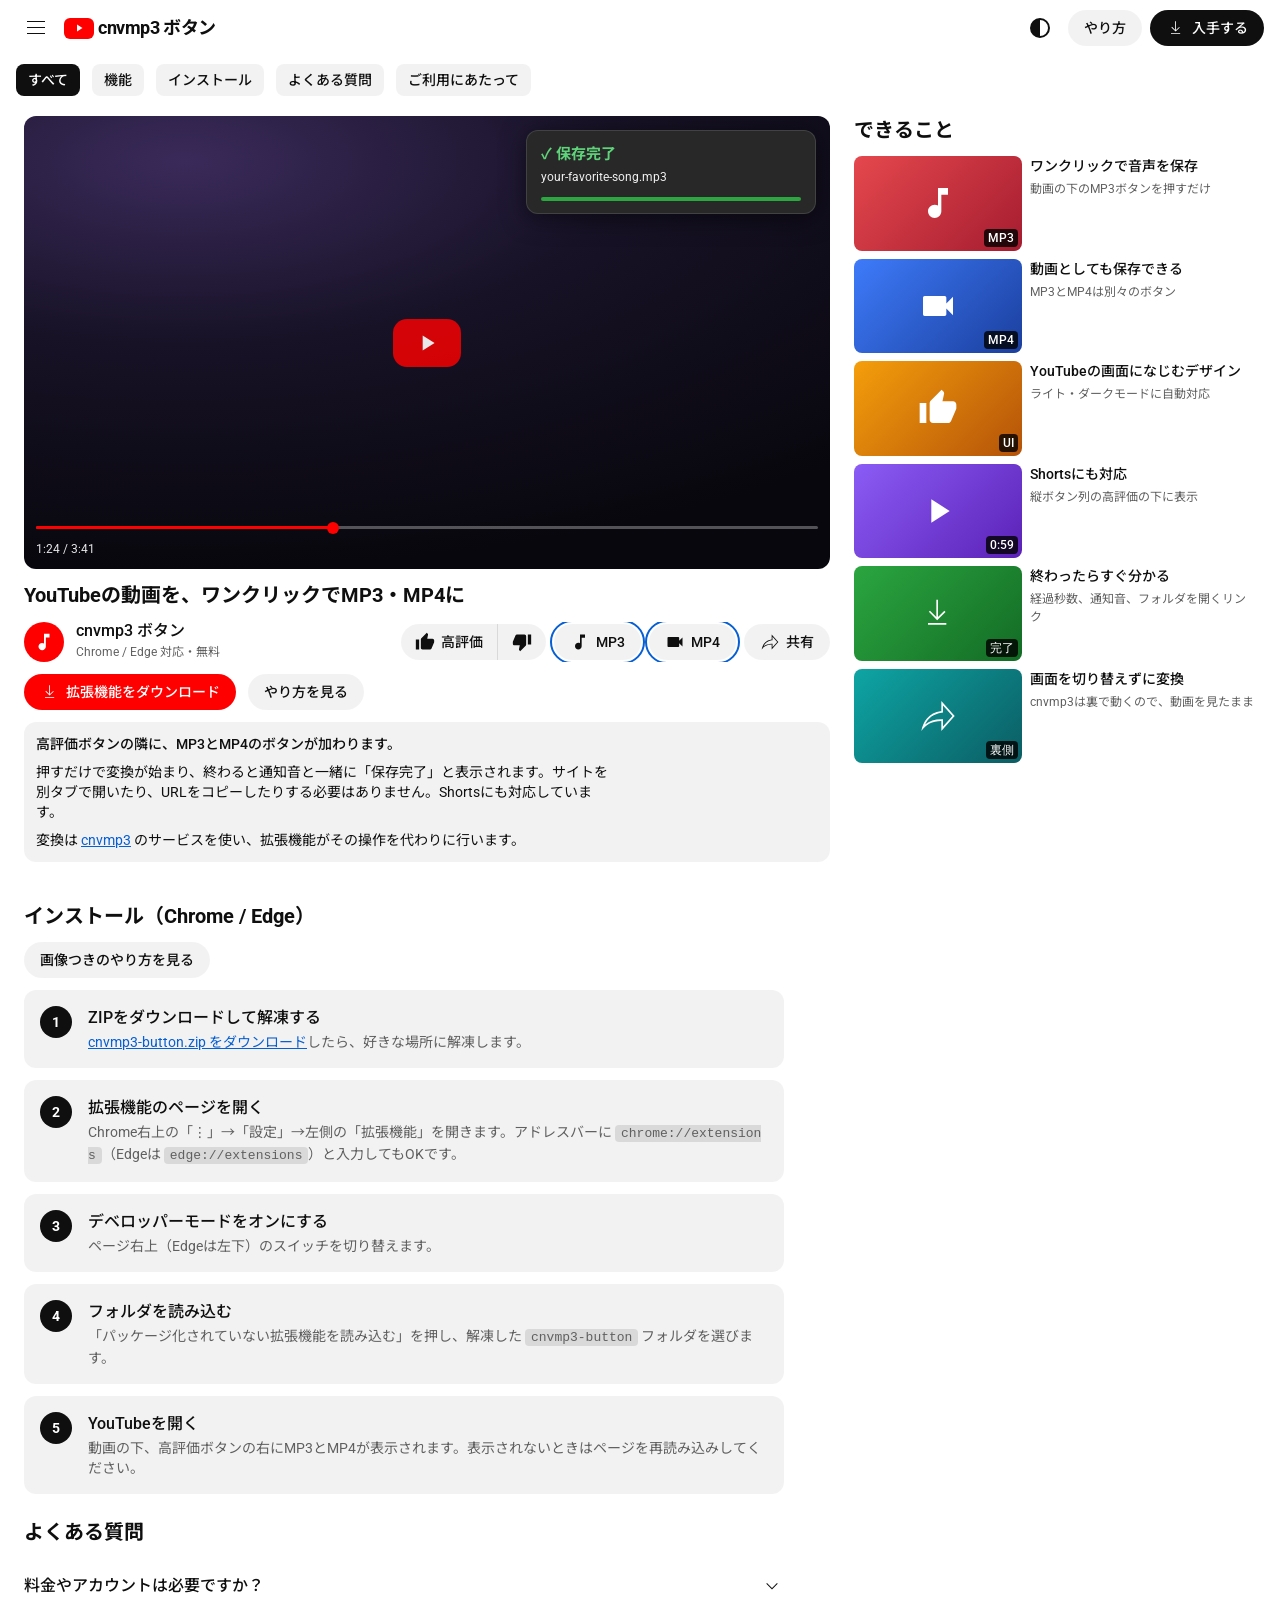
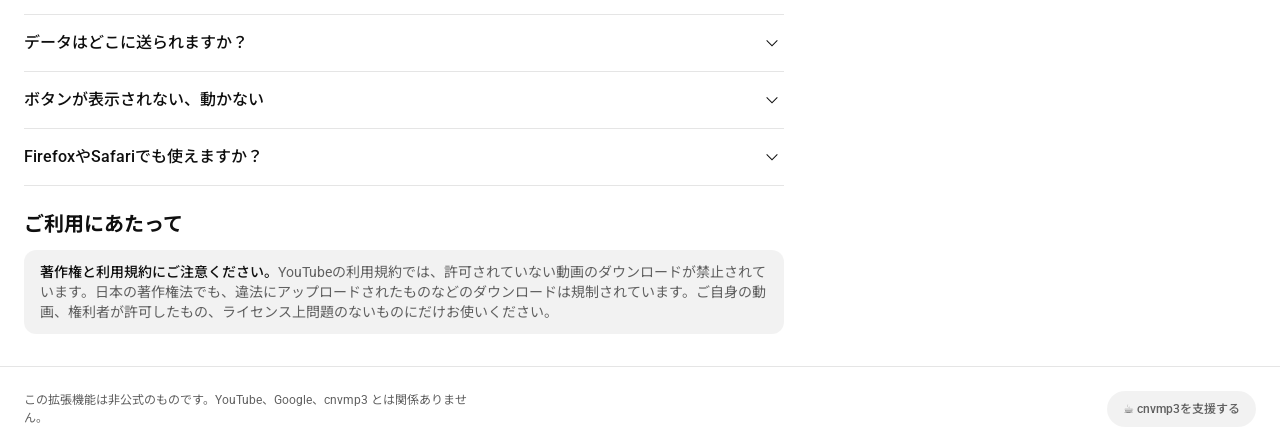
==== index.html @ cdadcb1f "Create index.html" ====
<!DOCTYPE html>
<html lang="ja">
<head>
<meta charset="utf-8">
<meta name="viewport" content="width=device-width, initial-scale=1, viewport-fit=cover">
<title>cnvmp3 ボタン – YouTubeからワンクリックでMP3・MP4</title>
<link rel="preconnect" href="https://fonts.googleapis.com">
<link rel="stylesheet" href="https://fonts.googleapis.com/css2?family=Roboto:wght@400;500;700&family=Noto+Sans+JP:wght@400;500;700&display=swap">
<style>
:root{
  --bg:#fff;--surface:rgba(0,0,0,.05);--hover:rgba(0,0,0,.1);--text:#0f0f0f;--text2:#606060;
  --line:rgba(0,0,0,.1);--accent:#065fd4;--red:#f00;--ok:#2ba640;--chip-on-bg:#0f0f0f;--chip-on-fg:#fff;
  box-sizing:border-box;padding-top:env(safe-area-inset-top,0px);padding-bottom:env(safe-area-inset-bottom,0px);
}
@media (prefers-color-scheme:dark){:root:not([data-theme="light"]){
  --bg:#0f0f0f;--surface:rgba(255,255,255,.1);--hover:rgba(255,255,255,.2);--text:#f1f1f1;--text2:#aaa;
  --line:rgba(255,255,255,.15);--accent:#3ea6ff;--chip-on-bg:#f1f1f1;--chip-on-fg:#0f0f0f}}
:root[data-theme="dark"]{
  --bg:#0f0f0f;--surface:rgba(255,255,255,.1);--hover:rgba(255,255,255,.2);--text:#f1f1f1;--text2:#aaa;
  --line:rgba(255,255,255,.15);--accent:#3ea6ff;--chip-on-bg:#f1f1f1;--chip-on-fg:#0f0f0f}
*{box-sizing:border-box}
html{scroll-behavior:smooth;scroll-padding-top:calc(112px + env(safe-area-inset-top,0px))}
body{margin:0;background:var(--bg);color:var(--text);font:400 14px/20px Roboto,"Noto Sans JP",system-ui,sans-serif}
a{color:inherit}
svg{display:block;flex:none}
:focus-visible{outline:2px solid var(--accent);outline-offset:2px}

/* masthead */
.mast{position:sticky;top:env(safe-area-inset-top,0px);z-index:20;height:56px;display:flex;align-items:center;gap:8px;padding:0 16px;background:var(--bg)}
.iconbtn{all:unset;cursor:pointer;width:40px;height:40px;border-radius:50%;display:flex;align-items:center;justify-content:center}
.iconbtn:hover{background:var(--hover)}
.logo{display:flex;align-items:center;gap:4px;text-decoration:none;font-weight:700;font-size:18px;letter-spacing:-.4px}
.logo-mark{width:30px;height:21px;border-radius:6px;background:var(--red);display:flex;align-items:center;justify-content:center}
.sp{flex:1}
.btn{all:unset;cursor:pointer;display:inline-flex;align-items:center;gap:6px;height:36px;padding:0 16px;border-radius:18px;font-weight:500;white-space:nowrap}
.btn-fill{background:var(--text);color:var(--bg)}
.btn-fill:hover{opacity:.85}
.btn-tonal{background:var(--surface)}
.btn-tonal:hover{background:var(--hover)}
.btn-red{background:var(--red);color:#fff}
.btn-red:hover{filter:brightness(1.1)}

/* chips */
.chips{position:sticky;top:calc(56px + env(safe-area-inset-top,0px));z-index:19;display:flex;gap:12px;padding:8px 16px 12px;background:var(--bg);overflow-x:auto;scrollbar-width:none}
.chip{all:unset;cursor:pointer;flex:none;height:32px;padding:0 12px;border-radius:8px;background:var(--surface);font-weight:500;line-height:32px}
.chip:hover{background:var(--hover)}
.chip.on{background:var(--chip-on-bg);color:var(--chip-on-fg)}

/* layout */
.watch{display:grid;grid-template-columns:minmax(0,1fr) 402px;gap:24px;max-width:1754px;margin:0 auto;padding:8px 24px 24px}
@media(max-width:1000px){.watch{grid-template-columns:minmax(0,1fr);padding:8px 16px 16px}}

/* player mock */
.player{position:relative;aspect-ratio:16/9;border-radius:12px;overflow:hidden;color:#fff;
  background:radial-gradient(120% 90% at 20% 10%,#3a2a5a 0,#171226 45%,#08070d 100%)}
.bigplay{position:absolute;inset:0;display:flex;align-items:center;justify-content:center;opacity:.9}
.bigplay span{width:68px;height:48px;border-radius:14px;background:rgba(255,0,0,.9);display:flex;align-items:center;justify-content:center}
.ctrl{position:absolute;left:12px;right:12px;bottom:10px}
.prog{height:3px;background:rgba(255,255,255,.3);border-radius:2px;position:relative}
.prog i{position:absolute;left:0;top:0;bottom:0;width:38%;background:var(--red);border-radius:2px}
.prog b{position:absolute;left:38%;top:50%;width:12px;height:12px;margin:-6px 0 0 -6px;border-radius:50%;background:var(--red)}
.ctrl small{display:block;margin-top:10px;font-size:12px;opacity:.9}
.toast{position:absolute;right:14px;top:14px;width:min(46%,290px);padding:12px 14px;border-radius:12px;background:#282828;box-shadow:0 4px 24px rgba(0,0,0,.5);border:1px solid rgba(255,255,255,.12)}
.toast b{display:block;color:#5fd37a;font-size:15px;line-height:22px}
.toast span{display:block;color:#f1f1f1;font-size:12px;margin:2px 0 10px;overflow:hidden;text-overflow:ellipsis;white-space:nowrap}
.toast i{display:block;height:4px;border-radius:2px;background:var(--ok)}

h1{margin:12px 0 0;font-size:20px;line-height:28px;font-weight:700}
.row{display:flex;align-items:center;gap:12px;flex-wrap:wrap;margin-top:12px}
.avatar{width:40px;height:40px;border-radius:50%;background:var(--red);display:flex;align-items:center;justify-content:center}
.who b{display:block;font-size:16px;line-height:20px;font-weight:500}
.who span{color:var(--text2);font-size:12px}
.actions{display:flex;gap:8px;align-items:center;margin-left:auto;overflow-x:auto;max-width:100%;padding:2px 0}
.seg{display:flex;border-radius:18px;background:var(--surface);overflow:hidden;flex:none}
.seg span{display:flex;align-items:center;gap:6px;height:36px;padding:0 14px;font-weight:500}
.seg span+span{border-left:1px solid var(--line)}
.actions .btn{flex:none}
.hl{outline:2px solid var(--accent);outline-offset:2px}

.desc{margin-top:12px;padding:12px;border-radius:12px;background:var(--surface)}
.desc p{margin:0 0 8px;max-width:72ch}
.desc p:last-child{margin:0}
.desc strong{font-weight:500}

/* related / feature list */
.side h2,.sec h2{margin:0 0 12px;font-size:20px;line-height:28px;font-weight:700}
.card{display:flex;gap:8px;margin-bottom:8px;padding:0;text-decoration:none}
.thumb{position:relative;flex:none;width:168px;aspect-ratio:16/9;border-radius:8px;display:flex;align-items:center;justify-content:center;color:#fff}
.thumb em{position:absolute;right:4px;bottom:4px;padding:0 4px;border-radius:4px;background:rgba(0,0,0,.8);font:500 12px/18px Roboto,sans-serif;font-style:normal}
.card h3{margin:0;font-size:14px;line-height:20px;font-weight:500;display:-webkit-box;-webkit-line-clamp:2;-webkit-box-orient:vertical;overflow:hidden}
.card p{margin:4px 0 0;color:var(--text2);font-size:12px;line-height:18px}
.g1{background:linear-gradient(135deg,#e5484d,#a51c30)}.g2{background:linear-gradient(135deg,#3e7bfa,#1b3f9e)}
.g3{background:linear-gradient(135deg,#f59e0b,#b45309)}.g4{background:linear-gradient(135deg,#8b5cf6,#5b21b6)}
.g5{background:linear-gradient(135deg,#2ba640,#136b25)}.g6{background:linear-gradient(135deg,#0ea5a4,#0b5d63)}
@media(max-width:1000px){.thumb{width:40%;max-width:200px}}

/* sections */
.sec{max-width:1754px;margin:0 auto;padding:16px 24px 8px}
@media(max-width:1000px){.sec{padding:16px 16px 8px}}
.steps{list-style:none;margin:0;padding:0;display:grid;gap:12px;max-width:760px}
.steps li{display:flex;gap:16px;padding:16px;border-radius:12px;background:var(--surface)}
.n{flex:none;width:32px;height:32px;border-radius:50%;background:var(--text);color:var(--bg);display:flex;align-items:center;justify-content:center;font-weight:700}
.steps b{display:block;font-size:16px;line-height:24px;font-weight:500}
.steps p{margin:2px 0 0;color:var(--text2)}
code{padding:1px 6px;border-radius:4px;background:var(--hover);font:13px/20px ui-monospace,Menlo,Consolas,monospace;word-break:break-all}
details{max-width:760px;border-bottom:1px solid var(--line)}
summary{cursor:pointer;list-style:none;display:flex;justify-content:space-between;align-items:center;gap:12px;padding:16px 0;font-size:16px;line-height:24px;font-weight:500}
summary::-webkit-details-marker{display:none}
summary svg{transition:transform .2s}
details[open] summary svg{transform:rotate(180deg)}
details p{margin:0 0 16px;color:var(--text2);max-width:72ch}
.note{max-width:760px;margin-top:8px;padding:12px 16px;border-radius:12px;background:var(--surface);color:var(--text2)}
.note strong{color:var(--text);font-weight:500}
footer{max-width:1754px;margin:24px auto 0;padding:24px;border-top:1px solid var(--line);color:var(--text2);font-size:12px;line-height:18px;display:flex;gap:16px;flex-wrap:wrap;align-items:center;justify-content:space-between}
footer p{margin:0;max-width:64ch}
@media(prefers-reduced-motion:reduce){html{scroll-behavior:auto}summary svg{transition:none}}

/* やり方ダイアログ */
dialog.howto{width:min(680px,calc(100% - 32px));max-height:88vh;padding:0;border:0;border-radius:16px;background:var(--bg);color:var(--text);box-shadow:0 8px 40px rgba(0,0,0,.4);overflow:hidden}
dialog.howto[open]{display:flex;flex-direction:column}
dialog.howto::backdrop{background:rgba(0,0,0,.6)}
.howto-head{display:flex;align-items:center;justify-content:space-between;padding:12px 12px 12px 24px;border-bottom:1px solid var(--line)}
.howto-head h2{margin:0;font-size:18px;line-height:28px;font-weight:700}
.howto-body{overflow-y:auto;padding:16px 24px 24px;-webkit-overflow-scrolling:touch}
.howto-body .steps{max-width:none}
.howto-body .steps li{align-items:flex-start}
.howto-body .steps li>div{min-width:0;flex:1}
.howto figure{margin:12px 0 0;display:flex;flex-direction:column;align-items:flex-start;gap:8px}
.howto figure img{display:block;max-width:100%;height:auto;border-radius:8px;border:1px solid var(--line);background:#fff}
.howto figure figcaption{font-size:12px;line-height:18px;color:var(--text2)}
.howto figure img.tall{max-width:min(100%,280px)}
.howto .pair{display:flex;align-items:center;gap:12px;flex-wrap:wrap}
.howto .pair span{font-size:12px;color:var(--text2)}
.howto .tip{margin:12px 0 0;padding:8px 12px;border-radius:8px;background:var(--hover);color:var(--text);font-size:13px}
</style>
</head>
<body>
<svg width="0" height="0" style="position:absolute" aria-hidden="true">
  <symbol id="i-menu" viewBox="0 0 24 24"><path fill="currentColor" d="M21 6H3V5h18v1zm0 5H3v1h18v-1zm0 6H3v1h18v-1z"/></symbol>
  <symbol id="i-play" viewBox="0 0 24 24"><path fill="currentColor" d="M8 5v14l11-7z"/></symbol>
  <symbol id="i-mp3" viewBox="0 0 24 24"><path fill="currentColor" d="M12 3v10.55c-.59-.34-1.27-.55-2-.55-2.21 0-4 1.79-4 4s1.79 4 4 4 4-1.79 4-4V7h4V3h-6z"/></symbol>
  <symbol id="i-mp4" viewBox="0 0 24 24"><path fill="currentColor" d="M17 10.5V7c0-.55-.45-1-1-1H4c-.55 0-1 .45-1 1v10c0 .55.45 1 1 1h12c.55 0 1-.45 1-1v-3.5l4 4v-11l-4 4z"/></symbol>
  <symbol id="i-up" viewBox="0 0 24 24"><path fill="currentColor" d="M1 21h4V9H1v12zm22-11c0-1.1-.9-2-2-2h-6.31l.95-4.57.03-.32c0-.41-.17-.79-.44-1.06L14.17 1 7.59 7.59C7.22 7.95 7 8.45 7 9v10c0 1.1.9 2 2 2h9c.83 0 1.54-.5 1.84-1.22l3.02-7.05c.09-.23.14-.47.14-.73v-2z"/></symbol>
  <symbol id="i-down" viewBox="0 0 24 24"><path fill="currentColor" d="M15 3H6c-.83 0-1.54.5-1.84 1.22l-3.02 7.05c-.09.23-.14.47-.14.73v2c0 1.1.9 2 2 2h6.31l-.95 4.57-.03.32c0 .41.17.79.44 1.06L9.83 23l6.59-6.59c.36-.36.58-.86.58-1.41V5c0-1.1-.9-2-2-2zm4 0v12h4V3h-4z"/></symbol>
  <symbol id="i-share" viewBox="0 0 24 24"><path fill="currentColor" d="M15 5.63 20.66 12 15 18.37V14h-1c-3.96 0-7.14 1-9.75 3.09 1.84-4.07 5.11-6.4 9.89-7.1l.86-.13V5.63M14 3v6C6.22 10.13 3.11 15.33 2 21c2.78-3.97 6.44-6 12-6v6l8-9-8-9z"/></symbol>
  <symbol id="i-dl" viewBox="0 0 24 24"><path fill="currentColor" d="M17 18v1H6v-1h11zm-.5-6.6-.7-.7-3.8 3.7V4h-1v10.4l-3.8-3.8-.7.7 5 5 5-4.9z"/></symbol>
  <symbol id="i-chev" viewBox="0 0 24 24"><path fill="currentColor" d="M12 15.4 6.3 9.7l.7-.7 5 5 5-5 .7.7z"/></symbol>
  <symbol id="i-theme" viewBox="0 0 24 24"><path fill="currentColor" d="M12 2a10 10 0 100 20 10 10 0 000-20zm0 18V4a8 8 0 010 16z"/></symbol>
</svg>

<header class="mast">
  <button class="iconbtn" aria-label="メニュー"><svg width="24" height="24"><use href="#i-menu"/></svg></button>
  <a class="logo" href="#top"><span class="logo-mark"><svg width="12" height="12" style="color:#fff"><use href="#i-play"/></svg></span>cnvmp3 ボタン</a>
  <span class="sp"></span>
  <button class="iconbtn" id="theme" aria-label="テーマを切り替え"><svg width="24" height="24"><use href="#i-theme"/></svg></button>
  <button class="btn btn-tonal" data-howto type="button">やり方</button>
  <a class="btn btn-fill" data-dl href="#install"><svg width="20" height="20"><use href="#i-dl"/></svg>入手する</a>
</header>

<nav class="chips" aria-label="ページ内メニュー">
  <a class="chip on" href="#top">すべて</a>
  <a class="chip" href="#features">機能</a>
  <a class="chip" href="#install">インストール</a>
  <a class="chip" href="#faq">よくある質問</a>
  <a class="chip" href="#notice">ご利用にあたって</a>
</nav>

<main id="top">
<div class="watch">
  <article>
    <div class="player" role="img" aria-label="拡張機能のデモ画面。変換が終わり「保存完了」と表示されている">
      <div class="bigplay"><span><svg width="26" height="26" style="color:#fff"><use href="#i-play"/></svg></span></div>
      <div class="toast"><b>✓ 保存完了</b><span>your-favorite-song.mp3</span><i></i></div>
      <div class="ctrl"><div class="prog"><i></i><b></b></div><small>1:24 / 3:41</small></div>
    </div>

    <h1>YouTubeの動画を、ワンクリックでMP3・MP4に</h1>

    <div class="row">
      <div class="avatar"><svg width="22" height="22" style="color:#fff"><use href="#i-mp3"/></svg></div>
      <div class="who"><b>cnvmp3 ボタン</b><span>Chrome / Edge 対応・無料</span></div>
      <div class="actions" aria-label="拡張機能を入れると動画の下に並ぶボタン">
        <div class="seg"><span><svg width="20" height="20"><use href="#i-up"/></svg>高評価</span><span><svg width="20" height="20"><use href="#i-down"/></svg></span></div>
        <span class="btn btn-tonal hl"><svg width="20" height="20"><use href="#i-mp3"/></svg>MP3</span>
        <span class="btn btn-tonal hl"><svg width="20" height="20"><use href="#i-mp4"/></svg>MP4</span>
        <span class="btn btn-tonal"><svg width="20" height="20"><use href="#i-share"/></svg>共有</span>
      </div>
    </div>

    <div class="row">
      <a class="btn btn-red" data-dl href="#install"><svg width="20" height="20"><use href="#i-dl"/></svg>拡張機能をダウンロード</a>
      <button class="btn btn-tonal" data-howto type="button">やり方を見る</button>
    </div>

    <div class="desc">
      <p><strong>高評価ボタンの隣に、MP3とMP4のボタンが加わります。</strong></p>
      <p>押すだけで変換が始まり、終わると通知音と一緒に「保存完了」と表示されます。サイトを別タブで開いたり、URLをコピーしたりする必要はありません。Shortsにも対応しています。</p>
      <p>変換は <a href="https://cnvmp3.com/" target="_blank" rel="noopener noreferrer" style="color:var(--accent)">cnvmp3</a> のサービスを使い、拡張機能がその操作を代わりに行います。</p>
    </div>
  </article>

  <aside class="side" id="features">
    <h2>できること</h2>
    <a class="card" href="#install"><div class="thumb g1"><svg width="40" height="40"><use href="#i-mp3"/></svg><em>MP3</em></div><div><h3>ワンクリックで音声を保存</h3><p>動画の下のMP3ボタンを押すだけ</p></div></a>
    <a class="card" href="#install"><div class="thumb g2"><svg width="40" height="40"><use href="#i-mp4"/></svg><em>MP4</em></div><div><h3>動画としても保存できる</h3><p>MP3とMP4は別々のボタン</p></div></a>
    <a class="card" href="#install"><div class="thumb g3"><svg width="40" height="40"><use href="#i-up"/></svg><em>UI</em></div><div><h3>YouTubeの画面になじむデザイン</h3><p>ライト・ダークモードに自動対応</p></div></a>
    <a class="card" href="#install"><div class="thumb g4"><svg width="40" height="40"><use href="#i-play"/></svg><em>0:59</em></div><div><h3>Shortsにも対応</h3><p>縦ボタン列の高評価の下に表示</p></div></a>
    <a class="card" href="#install"><div class="thumb g5"><svg width="40" height="40"><use href="#i-dl"/></svg><em>完了</em></div><div><h3>終わったらすぐ分かる</h3><p>経過秒数、通知音、フォルダを開くリンク</p></div></a>
    <a class="card" href="#install"><div class="thumb g6"><svg width="40" height="40"><use href="#i-share"/></svg><em>裏側</em></div><div><h3>画面を切り替えずに変換</h3><p>cnvmp3は裏で動くので、動画を見たまま</p></div></a>
  </aside>
</div>

<section class="sec" id="install">
  <h2>インストール（Chrome / Edge）</h2>
  <p style="margin:0 0 12px"><button class="btn btn-tonal" data-howto type="button">画像つきのやり方を見る</button></p>
  <ol class="steps">
    <li><span class="n">1</span><div><b>ZIPをダウンロードして解凍する</b><p><a data-dl href="#" style="color:var(--accent)">cnvmp3-button.zip をダウンロード</a>したら、好きな場所に解凍します。</p></div></li>
    <li><span class="n">2</span><div><b>拡張機能のページを開く</b><p>Chrome右上の「⋮」→「設定」→左側の「拡張機能」を開きます。アドレスバーに <code>chrome://extensions</code>（Edgeは <code>edge://extensions</code>）と入力してもOKです。</p></div></li>
    <li><span class="n">3</span><div><b>デベロッパーモードをオンにする</b><p>ページ右上（Edgeは左下）のスイッチを切り替えます。</p></div></li>
    <li><span class="n">4</span><div><b>フォルダを読み込む</b><p>「パッケージ化されていない拡張機能を読み込む」を押し、解凍した <code>cnvmp3-button</code> フォルダを選びます。</p></div></li>
    <li><span class="n">5</span><div><b>YouTubeを開く</b><p>動画の下、高評価ボタンの右にMP3とMP4が表示されます。表示されないときはページを再読み込みしてください。</p></div></li>
  </ol>
</section>

<section class="sec" id="faq">
  <h2>よくある質問</h2>
  <details><summary>料金やアカウントは必要ですか？<svg width="24" height="24"><use href="#i-chev"/></svg></summary><p>この拡張機能は無料で、登録も不要です。変換に使う cnvmp3 は広告なしで、運営費は寄付でまかなわれています。</p></details>
  <details><summary>データはどこに送られますか？<svg width="24" height="24"><use href="#i-chev"/></svg></summary><p>変換する動画のURLが cnvmp3 に送られるだけです。拡張機能はこのほか、変換中のダウンロードの開始と完了を知るために、ダウンロードの状態を確認します。</p></details>
  <details><summary>ボタンが表示されない、動かない<svg width="24" height="24"><use href="#i-chev"/></svg></summary><p>まずページを再読み込みしてください。それでも直らないときは、YouTubeやcnvmp3の画面構造が変わった可能性があります。進捗カードの「cnvmp3の画面を表示して確認」で状況を見られます。</p></details>
  <details><summary>FirefoxやSafariでも使えますか？<svg width="24" height="24"><use href="#i-chev"/></svg></summary><p>現在は Chrome と Edge（Chromiumベースのブラウザ）に対応しています。</p></details>
</section>

<section class="sec" id="notice">
  <h2>ご利用にあたって</h2>
  <div class="note"><strong>著作権と利用規約にご注意ください。</strong>YouTubeの利用規約では、許可されていない動画のダウンロードが禁止されています。日本の著作権法でも、違法にアップロードされたものなどのダウンロードは規制されています。ご自身の動画、権利者が許可したもの、ライセンス上問題のないものにだけお使いください。</div>
</section>
</main>

<footer>
  <p>この拡張機能は非公式のものです。YouTube、Google、cnvmp3 とは関係ありません。</p>
  <a class="btn btn-tonal" href="https://ko-fi.com/cnvmp3" target="_blank" rel="noopener noreferrer">☕ cnvmp3を支援する</a>
</footer>


<dialog class="howto" id="howto" aria-labelledby="howto-title">
  <div class="howto-head">
    <h2 id="howto-title">インストールのやり方（Chrome）</h2>
    <button class="iconbtn" id="howto-close" type="button" aria-label="閉じる"><svg width="24" height="24" viewBox="0 0 24 24"><path fill="currentColor" d="M19 6.41 17.59 5 12 10.59 6.41 5 5 6.41 10.59 12 5 17.59 6.41 19 12 13.41 17.59 19 19 17.59 13.41 12z"/></svg></button>
  </div>
  <div class="howto-body">
    <ol class="steps">
      <li><span class="n">1</span><div><b>「⋮」ボタンを押す</b>
        <p>Chromeの右上にある「⋮」を押して、メニューを開きます。</p>
        <figure><img src="[data-uri]" alt="Chrome右上の三点ボタン" width="61" height="59"></figure></div></li>
      <li><span class="n">2</span><div><b>設定を開く</b>
        <p>メニューの一番下のほうにある「設定」を押します。</p>
        <figure><img class="tall" src="[data-uri]" alt="Chromeのメニュー。下のほうに「設定」がある" width="310" height="749"></figure></div></li>
      <li><span class="n">3</span><div><b>左のメニューから「拡張機能」を選ぶ</b>
        <p>設定ページが開いたら、左側のメニューにある「拡張機能」を押します。拡張機能の一覧ページが開きます。アドレスバーに <code>chrome://extensions</code> と入力しても開けます。</p>
        <figure><img src="[data-uri]" alt="設定ページ左側のメニューにある「拡張機能」" width="281" height="85"></figure></div></li>
      <li><span class="n">4</span><div><b>デベロッパーモードをオンにする</b>
        <p>ページ右上の「デベロッパー モード」のスイッチを押して、青くします。</p>
        <figure><div class="pair"><img src="[data-uri]" alt="オフの状態" width="183" height="48"><span>→</span><img src="[data-uri]" alt="オンの状態" width="199" height="46"></div><figcaption>左がオフ、右がオンです。</figcaption></figure></div></li>
      <li><span class="n">5</span><div><b>「パッケージ化されていない拡張機能を読み込む」を押す</b>
        <p>デベロッパーモードをオンにすると、ページの上に出てくるボタンです。</p>
        <figure><img src="[data-uri]" alt="パッケージ化されていない拡張機能を読み込むボタン" width="619" height="109"></figure></div></li>
      <li><span class="n">6</span><div><b>解凍したフォルダを選ぶ</b>
        <p>ZIPを解凍してできた <code>cnvmp3-button</code> フォルダを選び、「フォルダーの選択」を押します。</p>
        <figure><img src="[data-uri]" alt="フォルダー選択ダイアログ" width="720" height="362"></figure>
        <p class="tip">中に <code>manifest.json</code> が入っているフォルダを選んでください。解凍で同じ名前のフォルダが二重になっているときは、内側のフォルダです。</p></div></li>
      <li><span class="n">7</span><div><b>できあがり</b>
        <p>一覧に「cnvmp3 ボタン」が表示され、右下のスイッチが青ければ完了です。YouTubeを開き（開いていたら再読み込み）、動画の高評価ボタンの隣にMP3とMP4が出ているか確認しましょう。</p>
        <figure><img src="[data-uri]" alt="読み込み後の拡張機能カード" width="397" height="248"></figure></div></li>
    </ol>
  </div>
</dialog>

<script>
// ダウンロード先URL: ZIPを置いた場所（GitHub Releasesなど）に書き換えてください
const DOWNLOAD_URL = "https://github.com/YOUR_NAME/cnvmp3-button/releases/latest";
document.querySelectorAll("[data-dl]").forEach(a => {
  if (a.getAttribute("href") === "#") a.href = DOWNLOAD_URL;
  else { a.addEventListener("click", e => { if (DOWNLOAD_URL.includes("YOUR_NAME")) return; e.preventDefault(); window.open(DOWNLOAD_URL, "_blank", "noopener"); }); }
});
const root = document.documentElement;
document.getElementById("theme").addEventListener("click", () => {
  const dark = matchMedia("(prefers-color-scheme: dark)").matches;
  const cur = root.dataset.theme || (dark ? "dark" : "light");
  root.dataset.theme = cur === "dark" ? "light" : "dark";
});
// チップの選択表示
const chips = [...document.querySelectorAll(".chip")];
chips.forEach(c => c.addEventListener("click", () => { chips.forEach(x => x.classList.toggle("on", x === c)); }));

// やり方ダイアログ
const howto = document.getElementById("howto");
document.querySelectorAll("[data-howto]").forEach(b => b.addEventListener("click", () => howto.showModal()));
document.getElementById("howto-close").addEventListener("click", () => howto.close());
howto.addEventListener("click", e => { if (e.target === howto) howto.close(); });
</script>
</body>
</html>
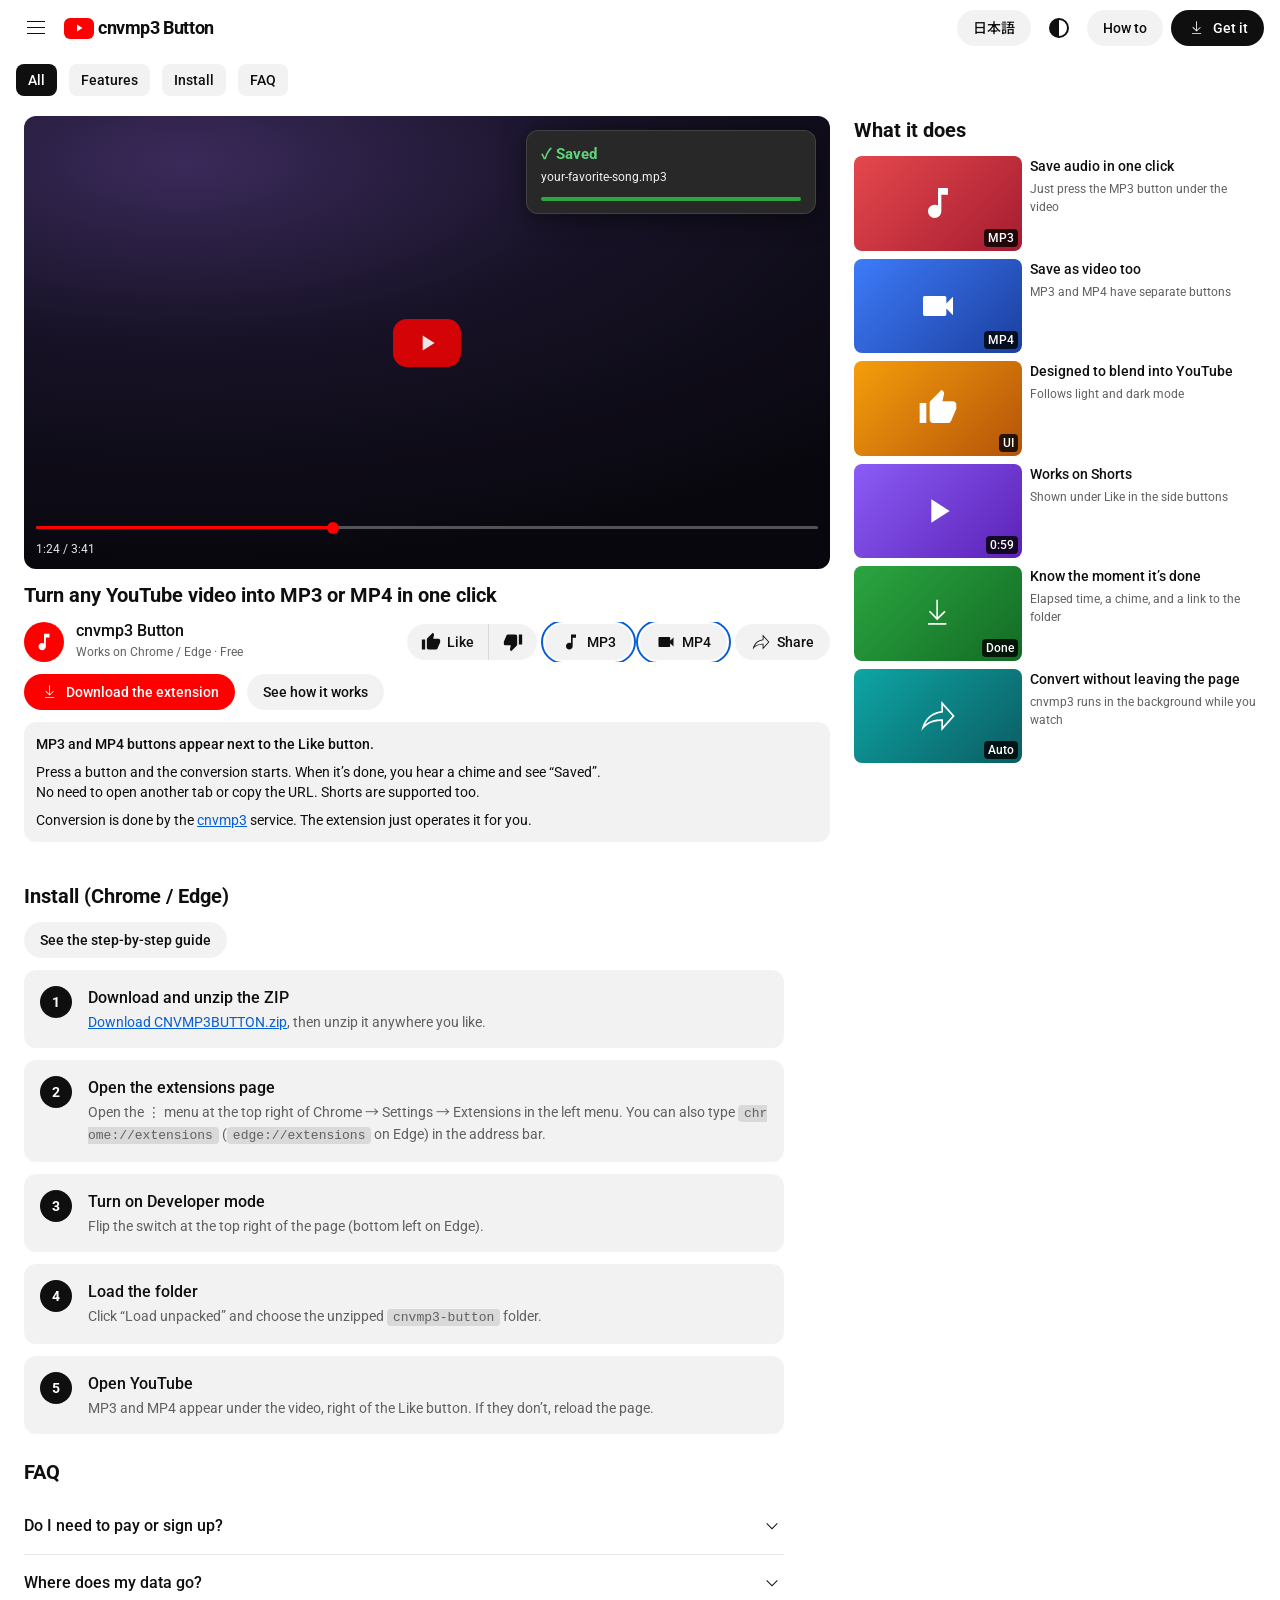
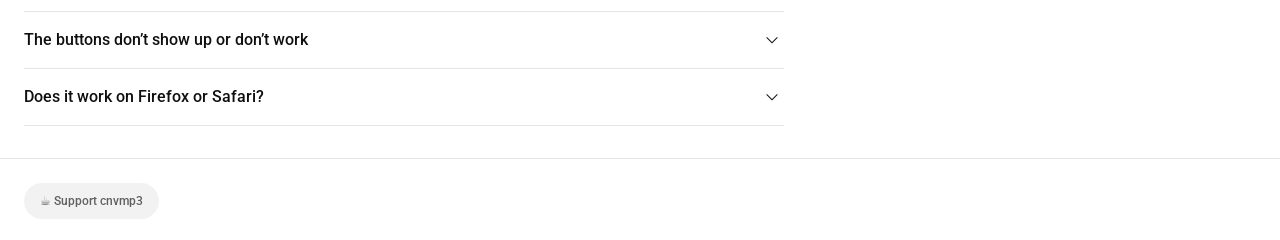
==== commit fbcbd546: "Update fmt.Println message from 'Hello' to 'Goodbye'" ====
--- a/index.html
+++ b/index.html
@@ -132,6 +132,7 @@
 .howto .pair{display:flex;align-items:center;gap:12px;flex-wrap:wrap}
 .howto .pair span{font-size:12px;color:var(--text2)}
 .howto .tip{margin:12px 0 0;padding:8px 12px;border-radius:8px;background:var(--hover);color:var(--text);font-size:13px}
+@media(max-width:600px){.mast{gap:4px;padding:0 8px}.mast .btn{padding:0 12px}.mast [data-howto],.mast>.iconbtn:first-child{display:none}}
 </style>
 </head>
 <body>
@@ -149,139 +150,129 @@
 </svg>
 
 <header class="mast">
-  <button class="iconbtn" aria-label="メニュー"><svg width="24" height="24"><use href="#i-menu"/></svg></button>
-  <a class="logo" href="#top"><span class="logo-mark"><svg width="12" height="12" style="color:#fff"><use href="#i-play"/></svg></span>cnvmp3 ボタン</a>
+  <button class="iconbtn" aria-label="メニュー" data-aria-en="Menu"><svg width="24" height="24"><use href="#i-menu"/></svg></button>
+  <a class="logo" href="#top"><span class="logo-mark"><svg width="12" height="12" style="color:#fff"><use href="#i-play"/></svg></span><x-t data-en="cnvmp3 Button">cnvmp3 ボタン</x-t></a>
   <span class="sp"></span>
-  <button class="iconbtn" id="theme" aria-label="テーマを切り替え"><svg width="24" height="24"><use href="#i-theme"/></svg></button>
-  <button class="btn btn-tonal" data-howto type="button">やり方</button>
-  <a class="btn btn-fill" data-dl href="#install"><svg width="20" height="20"><use href="#i-dl"/></svg>入手する</a>
+  <button class="btn btn-tonal" id="lang" type="button" aria-label="Language">English</button>
+  <button class="iconbtn" id="theme" aria-label="テーマを切り替え" data-aria-en="Toggle theme"><svg width="24" height="24"><use href="#i-theme"/></svg></button>
+  <button class="btn btn-tonal" data-howto type="button"><x-t data-en="How to">やり方</x-t></button>
+  <a class="btn btn-fill" data-dl href="#install"><svg width="20" height="20"><use href="#i-dl"/></svg><x-t data-en="Get it">入手する</x-t></a>
 </header>
 
-<nav class="chips" aria-label="ページ内メニュー">
-  <a class="chip on" href="#top">すべて</a>
-  <a class="chip" href="#features">機能</a>
-  <a class="chip" href="#install">インストール</a>
-  <a class="chip" href="#faq">よくある質問</a>
-  <a class="chip" href="#notice">ご利用にあたって</a>
+<nav class="chips" aria-label="ページ内メニュー" data-aria-en="On this page">
+  <a class="chip on" href="#top"><x-t data-en="All">すべて</x-t></a>
+  <a class="chip" href="#features"><x-t data-en="Features">機能</x-t></a>
+  <a class="chip" href="#install"><x-t data-en="Install">インストール</x-t></a>
+  <a class="chip" href="#faq"><x-t data-en="FAQ">よくある質問</x-t></a>
 </nav>
 
 <main id="top">
 <div class="watch">
   <article>
-    <div class="player" role="img" aria-label="拡張機能のデモ画面。変換が終わり「保存完了」と表示されている">
+    <div class="player" role="img" aria-label="拡張機能のデモ画面。変換が終わり「保存完了」と表示されている" data-aria-en="Extension demo: the conversion is finished and “Saved” is shown">
       <div class="bigplay"><span><svg width="26" height="26" style="color:#fff"><use href="#i-play"/></svg></span></div>
-      <div class="toast"><b>✓ 保存完了</b><span>your-favorite-song.mp3</span><i></i></div>
+      <div class="toast"><b><x-t data-en="✓ Saved">✓ 保存完了</x-t></b><span>your-favorite-song.mp3</span><i></i></div>
       <div class="ctrl"><div class="prog"><i></i><b></b></div><small>1:24 / 3:41</small></div>
     </div>
 
-    <h1>YouTubeの動画を、ワンクリックでMP3・MP4に</h1>
+    <h1><x-t data-en="Turn any YouTube video into MP3 or MP4 in one click">YouTubeの動画を、ワンクリックでMP3・MP4に</x-t></h1>
 
     <div class="row">
       <div class="avatar"><svg width="22" height="22" style="color:#fff"><use href="#i-mp3"/></svg></div>
-      <div class="who"><b>cnvmp3 ボタン</b><span>Chrome / Edge 対応・無料</span></div>
-      <div class="actions" aria-label="拡張機能を入れると動画の下に並ぶボタン">
-        <div class="seg"><span><svg width="20" height="20"><use href="#i-up"/></svg>高評価</span><span><svg width="20" height="20"><use href="#i-down"/></svg></span></div>
+      <div class="who"><b><x-t data-en="cnvmp3 Button">cnvmp3 ボタン</x-t></b><span><x-t data-en="Works on Chrome / Edge · Free">Chrome / Edge 対応・無料</x-t></span></div>
+      <div class="actions" aria-label="拡張機能を入れると動画の下に並ぶボタン" data-aria-en="Buttons added under the video">
+        <div class="seg"><span><svg width="20" height="20"><use href="#i-up"/></svg><x-t data-en="Like">高評価</x-t></span><span><svg width="20" height="20"><use href="#i-down"/></svg></span></div>
         <span class="btn btn-tonal hl"><svg width="20" height="20"><use href="#i-mp3"/></svg>MP3</span>
         <span class="btn btn-tonal hl"><svg width="20" height="20"><use href="#i-mp4"/></svg>MP4</span>
-        <span class="btn btn-tonal"><svg width="20" height="20"><use href="#i-share"/></svg>共有</span>
+        <span class="btn btn-tonal"><svg width="20" height="20"><use href="#i-share"/></svg><x-t data-en="Share">共有</x-t></span>
       </div>
     </div>
 
     <div class="row">
-      <a class="btn btn-red" data-dl href="#install"><svg width="20" height="20"><use href="#i-dl"/></svg>拡張機能をダウンロード</a>
-      <button class="btn btn-tonal" data-howto type="button">やり方を見る</button>
+      <a class="btn btn-red" data-dl href="#install"><svg width="20" height="20"><use href="#i-dl"/></svg><x-t data-en="Download the extension">拡張機能をダウンロード</x-t></a>
+      <button class="btn btn-tonal" data-howto type="button"><x-t data-en="See how it works">やり方を見る</x-t></button>
     </div>
 
     <div class="desc">
-      <p><strong>高評価ボタンの隣に、MP3とMP4のボタンが加わります。</strong></p>
-      <p>押すだけで変換が始まり、終わると通知音と一緒に「保存完了」と表示されます。サイトを別タブで開いたり、URLをコピーしたりする必要はありません。Shortsにも対応しています。</p>
-      <p>変換は <a href="https://cnvmp3.com/" target="_blank" rel="noopener noreferrer" style="color:var(--accent)">cnvmp3</a> のサービスを使い、拡張機能がその操作を代わりに行います。</p>
+      <p><strong><x-t data-en="MP3 and MP4 buttons appear next to the Like button.">高評価ボタンの隣に、MP3とMP4のボタンが加わります。</x-t></strong></p>
+      <p><x-t data-en="Press a button and the conversion starts. When it’s done, you hear a chime and see “Saved”. No need to open another tab or copy the URL. Shorts are supported too.">押すだけで変換が始まり、終わると通知音と一緒に「保存完了」と表示されます。サイトを別タブで開いたり、URLをコピーしたりする必要はありません。Shortsにも対応しています。</x-t></p>
+      <p><x-t data-en="Conversion is done by the <a href=&quot;https://cnvmp3.com/&quot; target=&quot;_blank&quot; rel=&quot;noopener noreferrer&quot; style=&quot;color:var(--accent)&quot;>cnvmp3</a> service. The extension just operates it for you.">変換は <a href="https://cnvmp3.com/" target="_blank" rel="noopener noreferrer" style="color:var(--accent)">cnvmp3</a> のサービスを使い、拡張機能がその操作を代わりに行います。</x-t></p>
     </div>
   </article>
 
   <aside class="side" id="features">
-    <h2>できること</h2>
-    <a class="card" href="#install"><div class="thumb g1"><svg width="40" height="40"><use href="#i-mp3"/></svg><em>MP3</em></div><div><h3>ワンクリックで音声を保存</h3><p>動画の下のMP3ボタンを押すだけ</p></div></a>
-    <a class="card" href="#install"><div class="thumb g2"><svg width="40" height="40"><use href="#i-mp4"/></svg><em>MP4</em></div><div><h3>動画としても保存できる</h3><p>MP3とMP4は別々のボタン</p></div></a>
-    <a class="card" href="#install"><div class="thumb g3"><svg width="40" height="40"><use href="#i-up"/></svg><em>UI</em></div><div><h3>YouTubeの画面になじむデザイン</h3><p>ライト・ダークモードに自動対応</p></div></a>
-    <a class="card" href="#install"><div class="thumb g4"><svg width="40" height="40"><use href="#i-play"/></svg><em>0:59</em></div><div><h3>Shortsにも対応</h3><p>縦ボタン列の高評価の下に表示</p></div></a>
-    <a class="card" href="#install"><div class="thumb g5"><svg width="40" height="40"><use href="#i-dl"/></svg><em>完了</em></div><div><h3>終わったらすぐ分かる</h3><p>経過秒数、通知音、フォルダを開くリンク</p></div></a>
-    <a class="card" href="#install"><div class="thumb g6"><svg width="40" height="40"><use href="#i-share"/></svg><em>裏側</em></div><div><h3>画面を切り替えずに変換</h3><p>cnvmp3は裏で動くので、動画を見たまま</p></div></a>
+    <h2><x-t data-en="What it does">できること</x-t></h2>
+    <a class="card" href="#install"><div class="thumb g1"><svg width="40" height="40"><use href="#i-mp3"/></svg><em>MP3</em></div><div><h3><x-t data-en="Save audio in one click">ワンクリックで音声を保存</x-t></h3><p><x-t data-en="Just press the MP3 button under the video">動画の下のMP3ボタンを押すだけ</x-t></p></div></a>
+    <a class="card" href="#install"><div class="thumb g2"><svg width="40" height="40"><use href="#i-mp4"/></svg><em>MP4</em></div><div><h3><x-t data-en="Save as video too">動画としても保存できる</x-t></h3><p><x-t data-en="MP3 and MP4 have separate buttons">MP3とMP4は別々のボタン</x-t></p></div></a>
+    <a class="card" href="#install"><div class="thumb g3"><svg width="40" height="40"><use href="#i-up"/></svg><em>UI</em></div><div><h3><x-t data-en="Designed to blend into YouTube">YouTubeの画面になじむデザイン</x-t></h3><p><x-t data-en="Follows light and dark mode">ライト・ダークモードに自動対応</x-t></p></div></a>
+    <a class="card" href="#install"><div class="thumb g4"><svg width="40" height="40"><use href="#i-play"/></svg><em>0:59</em></div><div><h3><x-t data-en="Works on Shorts">Shortsにも対応</x-t></h3><p><x-t data-en="Shown under Like in the side buttons">縦ボタン列の高評価の下に表示</x-t></p></div></a>
+    <a class="card" href="#install"><div class="thumb g5"><svg width="40" height="40"><use href="#i-dl"/></svg><em><x-t data-en="Done">完了</x-t></em></div><div><h3><x-t data-en="Know the moment it’s done">終わったらすぐ分かる</x-t></h3><p><x-t data-en="Elapsed time, a chime, and a link to the folder">経過秒数、通知音、フォルダを開くリンク</x-t></p></div></a>
+    <a class="card" href="#install"><div class="thumb g6"><svg width="40" height="40"><use href="#i-share"/></svg><em><x-t data-en="Auto">裏側</x-t></em></div><div><h3><x-t data-en="Convert without leaving the page">画面を切り替えずに変換</x-t></h3><p><x-t data-en="cnvmp3 runs in the background while you watch">cnvmp3は裏で動くので、動画を見たまま</x-t></p></div></a>
   </aside>
 </div>
 
 <section class="sec" id="install">
-  <h2>インストール（Chrome / Edge）</h2>
-  <p style="margin:0 0 12px"><button class="btn btn-tonal" data-howto type="button">画像つきのやり方を見る</button></p>
+  <h2><x-t data-en="Install (Chrome / Edge)">インストール（Chrome / Edge）</x-t></h2>
+  <p style="margin:0 0 12px"><button class="btn btn-tonal" data-howto type="button"><x-t data-en="See the step-by-step guide">画像つきのやり方を見る</x-t></button></p>
   <ol class="steps">
-    <li><span class="n">1</span><div><b>ZIPをダウンロードして解凍する</b><p><a data-dl href="#" style="color:var(--accent)">cnvmp3-button.zip をダウンロード</a>したら、好きな場所に解凍します。</p></div></li>
-    <li><span class="n">2</span><div><b>拡張機能のページを開く</b><p>Chrome右上の「⋮」→「設定」→左側の「拡張機能」を開きます。アドレスバーに <code>chrome://extensions</code>（Edgeは <code>edge://extensions</code>）と入力してもOKです。</p></div></li>
-    <li><span class="n">3</span><div><b>デベロッパーモードをオンにする</b><p>ページ右上（Edgeは左下）のスイッチを切り替えます。</p></div></li>
-    <li><span class="n">4</span><div><b>フォルダを読み込む</b><p>「パッケージ化されていない拡張機能を読み込む」を押し、解凍した <code>cnvmp3-button</code> フォルダを選びます。</p></div></li>
-    <li><span class="n">5</span><div><b>YouTubeを開く</b><p>動画の下、高評価ボタンの右にMP3とMP4が表示されます。表示されないときはページを再読み込みしてください。</p></div></li>
+    <li><span class="n">1</span><div><b><x-t data-en="Download and unzip the ZIP">ZIPをダウンロードして解凍する</x-t></b><p><x-t data-en="<a data-dl href=&quot;#&quot; style=&quot;color:var(--accent)&quot;>Download CNVMP3BUTTON.zip</a>, then unzip it anywhere you like."><a data-dl href="#" style="color:var(--accent)">cnvmp3-button.zip をダウンロード</a>したら、好きな場所に解凍します。</x-t></p></div></li>
+    <li><span class="n">2</span><div><b><x-t data-en="Open the extensions page">拡張機能のページを開く</x-t></b><p><x-t data-en="Open the ⋮ menu at the top right of Chrome → Settings → Extensions in the left menu. You can also type <code>chrome://extensions</code> (<code>edge://extensions</code> on Edge) in the address bar.">Chrome右上の「⋮」→「設定」→左側の「拡張機能」を開きます。アドレスバーに <code>chrome://extensions</code>（Edgeは <code>edge://extensions</code>）と入力してもOKです。</x-t></p></div></li>
+    <li><span class="n">3</span><div><b><x-t data-en="Turn on Developer mode">デベロッパーモードをオンにする</x-t></b><p><x-t data-en="Flip the switch at the top right of the page (bottom left on Edge).">ページ右上（Edgeは左下）のスイッチを切り替えます。</x-t></p></div></li>
+    <li><span class="n">4</span><div><b><x-t data-en="Load the folder">フォルダを読み込む</x-t></b><p><x-t data-en="Click “Load unpacked” and choose the unzipped <code>cnvmp3-button</code> folder.">「パッケージ化されていない拡張機能を読み込む」を押し、解凍した <code>cnvmp3-button</code> フォルダを選びます。</x-t></p></div></li>
+    <li><span class="n">5</span><div><b><x-t data-en="Open YouTube">YouTubeを開く</x-t></b><p><x-t data-en="MP3 and MP4 appear under the video, right of the Like button. If they don’t, reload the page.">動画の下、高評価ボタンの右にMP3とMP4が表示されます。表示されないときはページを再読み込みしてください。</x-t></p></div></li>
   </ol>
 </section>
 
 <section class="sec" id="faq">
-  <h2>よくある質問</h2>
-  <details><summary>料金やアカウントは必要ですか？<svg width="24" height="24"><use href="#i-chev"/></svg></summary><p>この拡張機能は無料で、登録も不要です。変換に使う cnvmp3 は広告なしで、運営費は寄付でまかなわれています。</p></details>
-  <details><summary>データはどこに送られますか？<svg width="24" height="24"><use href="#i-chev"/></svg></summary><p>変換する動画のURLが cnvmp3 に送られるだけです。拡張機能はこのほか、変換中のダウンロードの開始と完了を知るために、ダウンロードの状態を確認します。</p></details>
-  <details><summary>ボタンが表示されない、動かない<svg width="24" height="24"><use href="#i-chev"/></svg></summary><p>まずページを再読み込みしてください。それでも直らないときは、YouTubeやcnvmp3の画面構造が変わった可能性があります。進捗カードの「cnvmp3の画面を表示して確認」で状況を見られます。</p></details>
-  <details><summary>FirefoxやSafariでも使えますか？<svg width="24" height="24"><use href="#i-chev"/></svg></summary><p>現在は Chrome と Edge（Chromiumベースのブラウザ）に対応しています。</p></details>
-</section>
-
-<section class="sec" id="notice">
-  <h2>ご利用にあたって</h2>
-  <div class="note"><strong>著作権と利用規約にご注意ください。</strong>YouTubeの利用規約では、許可されていない動画のダウンロードが禁止されています。日本の著作権法でも、違法にアップロードされたものなどのダウンロードは規制されています。ご自身の動画、権利者が許可したもの、ライセンス上問題のないものにだけお使いください。</div>
+  <h2><x-t data-en="FAQ">よくある質問</x-t></h2>
+  <details><summary><x-t data-en="Do I need to pay or sign up?">料金やアカウントは必要ですか？</x-t><svg width="24" height="24"><use href="#i-chev"/></svg></summary><p><x-t data-en="The extension is free and needs no sign-up. cnvmp3, which does the conversion, has no ads and is funded by donations.">この拡張機能は無料で、登録も不要です。変換に使う cnvmp3 は広告なしで、運営費は寄付でまかなわれています。</x-t></p></details>
+  <details><summary><x-t data-en="Where does my data go?">データはどこに送られますか？</x-t><svg width="24" height="24"><use href="#i-chev"/></svg></summary><p><x-t data-en="Only the URL of the video you convert is sent to cnvmp3. The extension also watches the download status so it can tell you when a download starts and finishes.">変換する動画のURLが cnvmp3 に送られるだけです。拡張機能はこのほか、変換中のダウンロードの開始と完了を知るために、ダウンロードの状態を確認します。</x-t></p></details>
+  <details><summary><x-t data-en="The buttons don’t show up or don’t work">ボタンが表示されない、動かない</x-t><svg width="24" height="24"><use href="#i-chev"/></svg></summary><p><x-t data-en="Reload the page first. If that doesn’t help, YouTube or cnvmp3 may have changed their layout. The “Show cnvmp3 to check” link on the progress card lets you see what’s happening.">まずページを再読み込みしてください。それでも直らないときは、YouTubeやcnvmp3の画面構造が変わった可能性があります。進捗カードの「cnvmp3の画面を表示して確認」で状況を見られます。</x-t></p></details>
+  <details><summary><x-t data-en="Does it work on Firefox or Safari?">FirefoxやSafariでも使えますか？</x-t><svg width="24" height="24"><use href="#i-chev"/></svg></summary><p><x-t data-en="It currently supports Chrome and Edge (Chromium-based browsers).">現在は Chrome と Edge（Chromiumベースのブラウザ）に対応しています。</x-t></p></details>
 </section>
 </main>
 
 <footer>
-  <p>この拡張機能は非公式のものです。YouTube、Google、cnvmp3 とは関係ありません。</p>
-  <a class="btn btn-tonal" href="https://ko-fi.com/cnvmp3" target="_blank" rel="noopener noreferrer">☕ cnvmp3を支援する</a>
+  <a class="btn btn-tonal" href="https://ko-fi.com/cnvmp3" target="_blank" rel="noopener noreferrer"><x-t data-en="☕ Support cnvmp3">☕ cnvmp3を支援する</x-t></a>
 </footer>
 
 
 <dialog class="howto" id="howto" aria-labelledby="howto-title">
   <div class="howto-head">
-    <h2 id="howto-title">インストールのやり方（Chrome）</h2>
-    <button class="iconbtn" id="howto-close" type="button" aria-label="閉じる"><svg width="24" height="24" viewBox="0 0 24 24"><path fill="currentColor" d="M19 6.41 17.59 5 12 10.59 6.41 5 5 6.41 10.59 12 5 17.59 6.41 19 12 13.41 17.59 19 19 17.59 13.41 12z"/></svg></button>
+    <h2 id="howto-title"><x-t data-en="How to install (Chrome)">インストールのやり方（Chrome）</x-t></h2>
+    <button class="iconbtn" id="howto-close" type="button" aria-label="閉じる" data-aria-en="Close"><svg width="24" height="24" viewBox="0 0 24 24"><path fill="currentColor" d="M19 6.41 17.59 5 12 10.59 6.41 5 5 6.41 10.59 12 5 17.59 6.41 19 12 13.41 17.59 19 19 17.59 13.41 12z"/></svg></button>
   </div>
   <div class="howto-body">
     <ol class="steps">
-      <li><span class="n">1</span><div><b>「⋮」ボタンを押す</b>
-        <p>Chromeの右上にある「⋮」を押して、メニューを開きます。</p>
-        <figure><img src="[data-uri]" alt="Chrome右上の三点ボタン" width="61" height="59"></figure></div></li>
-      <li><span class="n">2</span><div><b>設定を開く</b>
-        <p>メニューの一番下のほうにある「設定」を押します。</p>
-        <figure><img class="tall" src="[data-uri]" alt="Chromeのメニュー。下のほうに「設定」がある" width="310" height="749"></figure></div></li>
-      <li><span class="n">3</span><div><b>左のメニューから「拡張機能」を選ぶ</b>
-        <p>設定ページが開いたら、左側のメニューにある「拡張機能」を押します。拡張機能の一覧ページが開きます。アドレスバーに <code>chrome://extensions</code> と入力しても開けます。</p>
-        <figure><img src="[data-uri]" alt="設定ページ左側のメニューにある「拡張機能」" width="281" height="85"></figure></div></li>
-      <li><span class="n">4</span><div><b>デベロッパーモードをオンにする</b>
-        <p>ページ右上の「デベロッパー モード」のスイッチを押して、青くします。</p>
-        <figure><div class="pair"><img src="[data-uri]" alt="オフの状態" width="183" height="48"><span>→</span><img src="[data-uri]" alt="オンの状態" width="199" height="46"></div><figcaption>左がオフ、右がオンです。</figcaption></figure></div></li>
-      <li><span class="n">5</span><div><b>「パッケージ化されていない拡張機能を読み込む」を押す</b>
-        <p>デベロッパーモードをオンにすると、ページの上に出てくるボタンです。</p>
-        <figure><img src="[data-uri]" alt="パッケージ化されていない拡張機能を読み込むボタン" width="619" height="109"></figure></div></li>
-      <li><span class="n">6</span><div><b>解凍したフォルダを選ぶ</b>
-        <p>ZIPを解凍してできた <code>cnvmp3-button</code> フォルダを選び、「フォルダーの選択」を押します。</p>
-        <figure><img src="[data-uri]" alt="フォルダー選択ダイアログ" width="720" height="362"></figure>
-        <p class="tip">中に <code>manifest.json</code> が入っているフォルダを選んでください。解凍で同じ名前のフォルダが二重になっているときは、内側のフォルダです。</p></div></li>
-      <li><span class="n">7</span><div><b>できあがり</b>
-        <p>一覧に「cnvmp3 ボタン」が表示され、右下のスイッチが青ければ完了です。YouTubeを開き（開いていたら再読み込み）、動画の高評価ボタンの隣にMP3とMP4が出ているか確認しましょう。</p>
-        <figure><img src="[data-uri]" alt="読み込み後の拡張機能カード" width="397" height="248"></figure></div></li>
+      <li><span class="n">1</span><div><b><x-t data-en="Click the ⋮ button">「⋮」ボタンを押す</x-t></b>
+        <p><x-t data-en="Click the ⋮ at the top right of Chrome to open the menu.">Chromeの右上にある「⋮」を押して、メニューを開きます。</x-t></p>
+        <figure><img src="[data-uri]" alt="Chrome右上の三点ボタン" data-alt-en="Three-dot button at the top right of Chrome" width="61" height="59"></figure></div></li>
+      <li><span class="n">2</span><div><b><x-t data-en="Open Settings">設定を開く</x-t></b>
+        <p><x-t data-en="Click “Settings” near the bottom of the menu.">メニューの一番下のほうにある「設定」を押します。</x-t></p>
+        <figure><img class="tall" src="[data-uri]" alt="Chromeのメニュー。下のほうに「設定」がある" data-alt-en="Chrome menu with Settings near the bottom" width="310" height="749"></figure></div></li>
+      <li><span class="n">3</span><div><b><x-t data-en="Choose “Extensions” in the left menu">左のメニューから「拡張機能」を選ぶ</x-t></b>
+        <p><x-t data-en="When Settings opens, click “Extensions” in the left menu. The extensions list opens. You can also type <code>chrome://extensions</code> in the address bar.">設定ページが開いたら、左側のメニューにある「拡張機能」を押します。拡張機能の一覧ページが開きます。アドレスバーに <code>chrome://extensions</code> と入力しても開けます。</x-t></p>
+        <figure><img src="[data-uri]" alt="設定ページ左側のメニューにある「拡張機能」" data-alt-en="Extensions in the left menu of Settings" width="281" height="85"></figure></div></li>
+      <li><span class="n">4</span><div><b><x-t data-en="Turn on Developer mode">デベロッパーモードをオンにする</x-t></b>
+        <p><x-t data-en="Turn on the “Developer mode” switch at the top right of the page so it turns blue.">ページ右上の「デベロッパー モード」のスイッチを押して、青くします。</x-t></p>
+        <figure><div class="pair"><img src="[data-uri]" alt="オフの状態" data-alt-en="Off" width="183" height="48"><span>→</span><img src="[data-uri]" alt="オンの状態" data-alt-en="On" width="199" height="46"></div><figcaption><x-t data-en="Off on the left, on on the right.">左がオフ、右がオンです。</x-t></figcaption></figure></div></li>
+      <li><span class="n">5</span><div><b><x-t data-en="Click “Load unpacked”">「パッケージ化されていない拡張機能を読み込む」を押す</x-t></b>
+        <p><x-t data-en="This button appears at the top of the page once Developer mode is on.">デベロッパーモードをオンにすると、ページの上に出てくるボタンです。</x-t></p>
+        <figure><img src="[data-uri]" alt="パッケージ化されていない拡張機能を読み込むボタン" data-alt-en="Load unpacked button" width="619" height="109"></figure></div></li>
+      <li><span class="n">6</span><div><b><x-t data-en="Choose the unzipped folder">解凍したフォルダを選ぶ</x-t></b>
+        <p><x-t data-en="Choose the <code>cnvmp3-button</code> folder you unzipped, then click “Select folder”.">ZIPを解凍してできた <code>cnvmp3-button</code> フォルダを選び、「フォルダーの選択」を押します。</x-t></p>
+        <figure><img src="[data-uri]